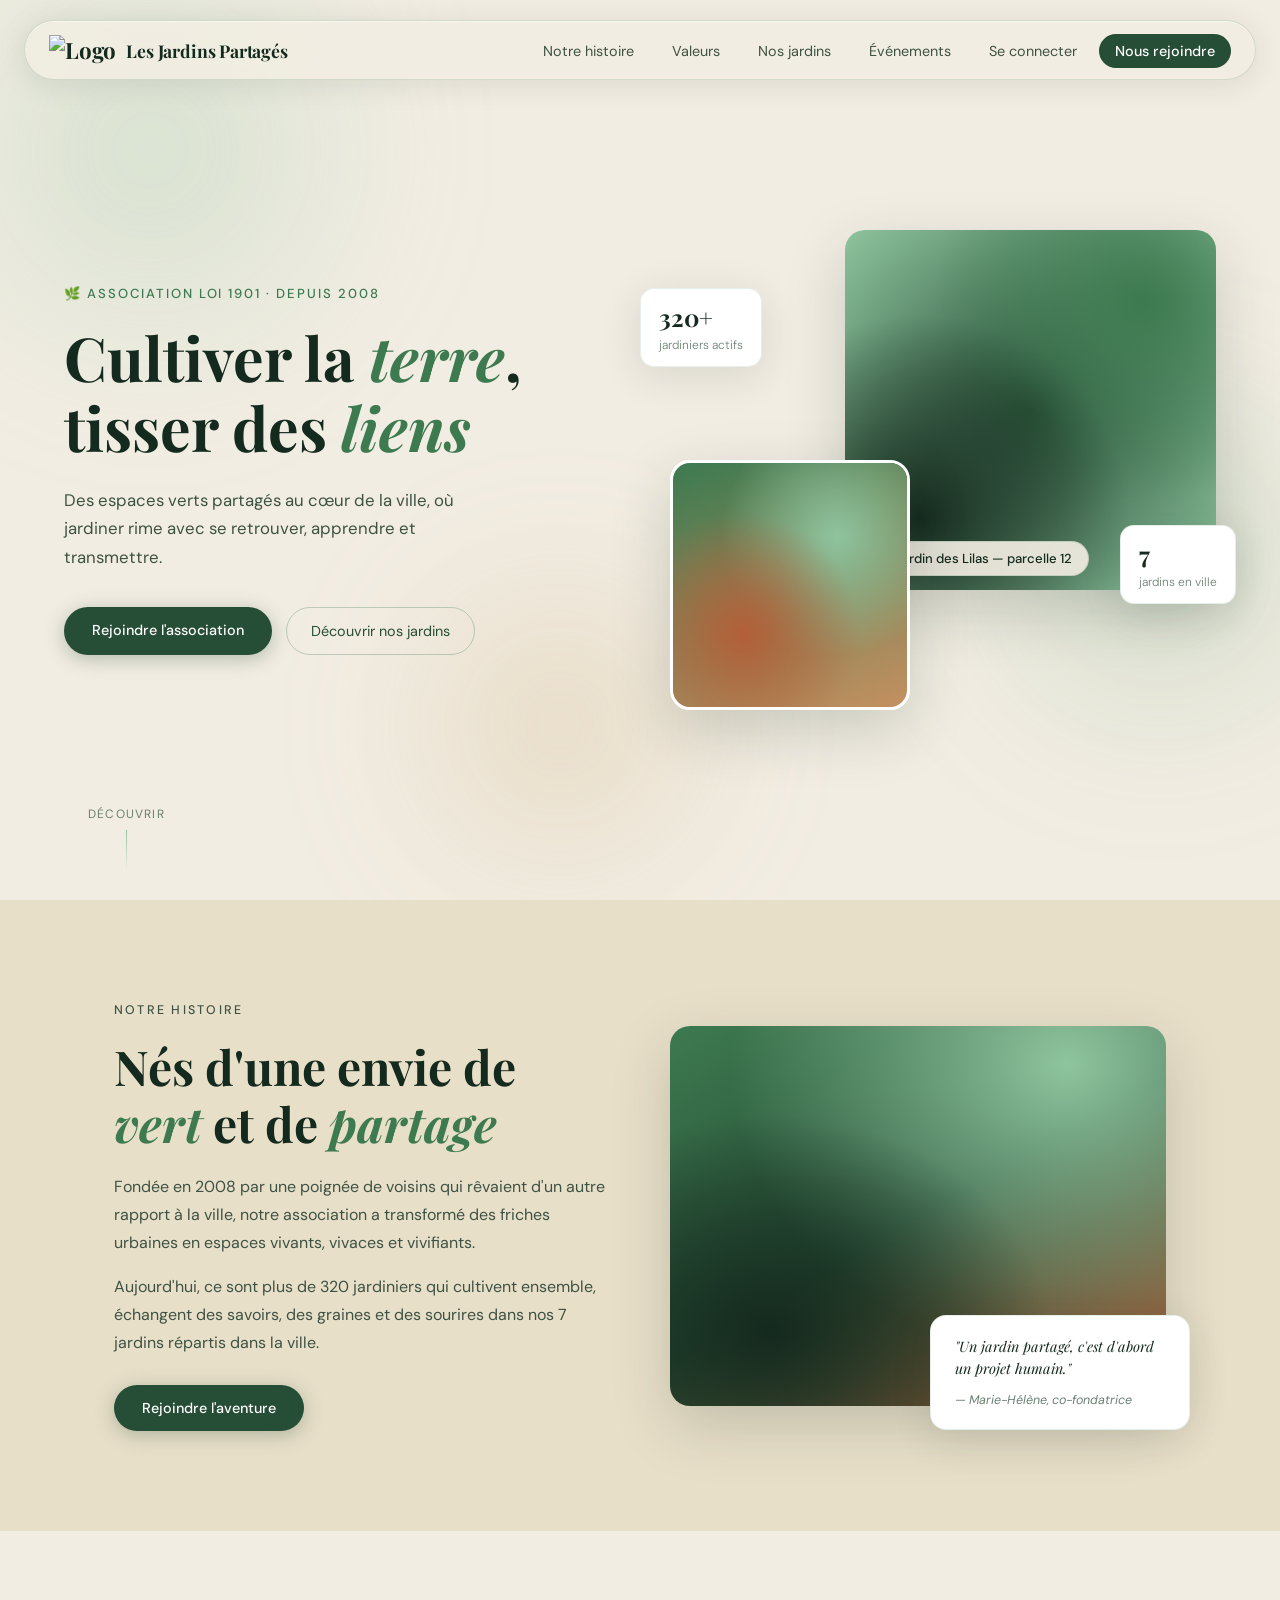
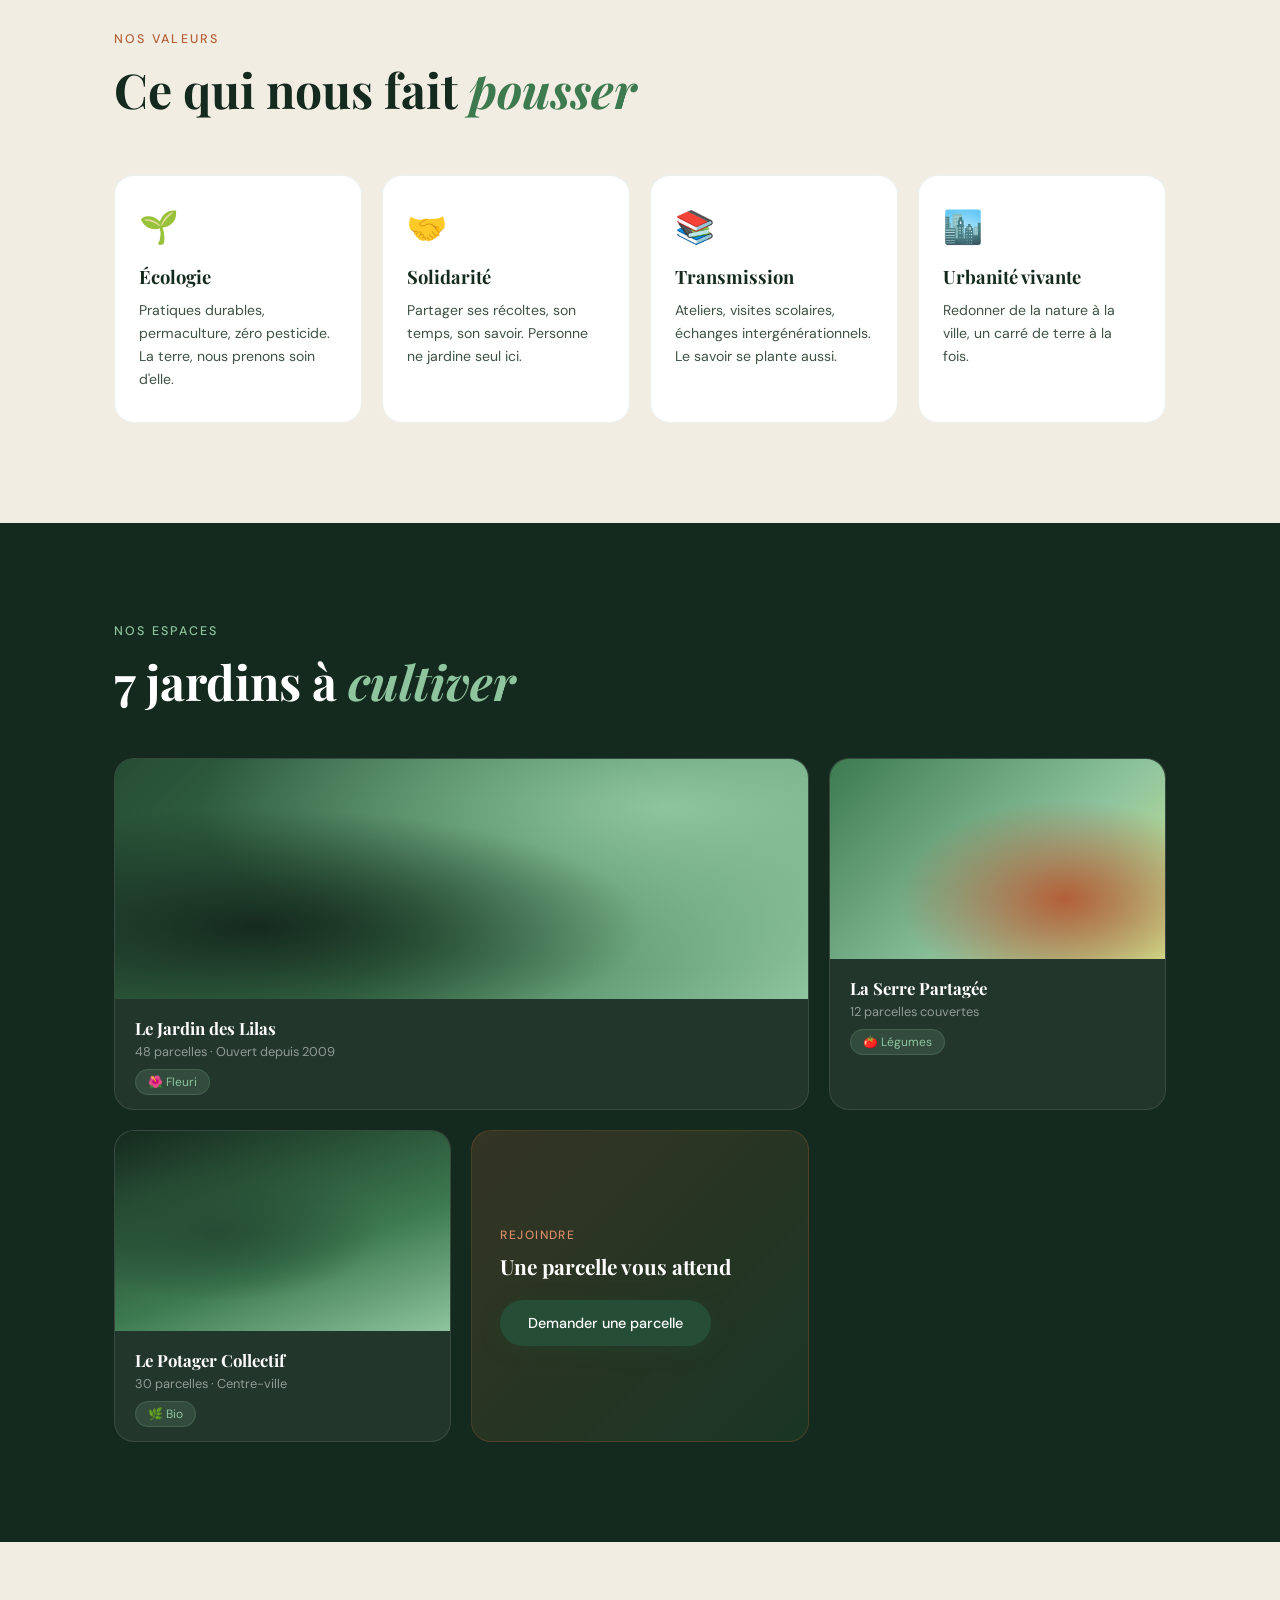
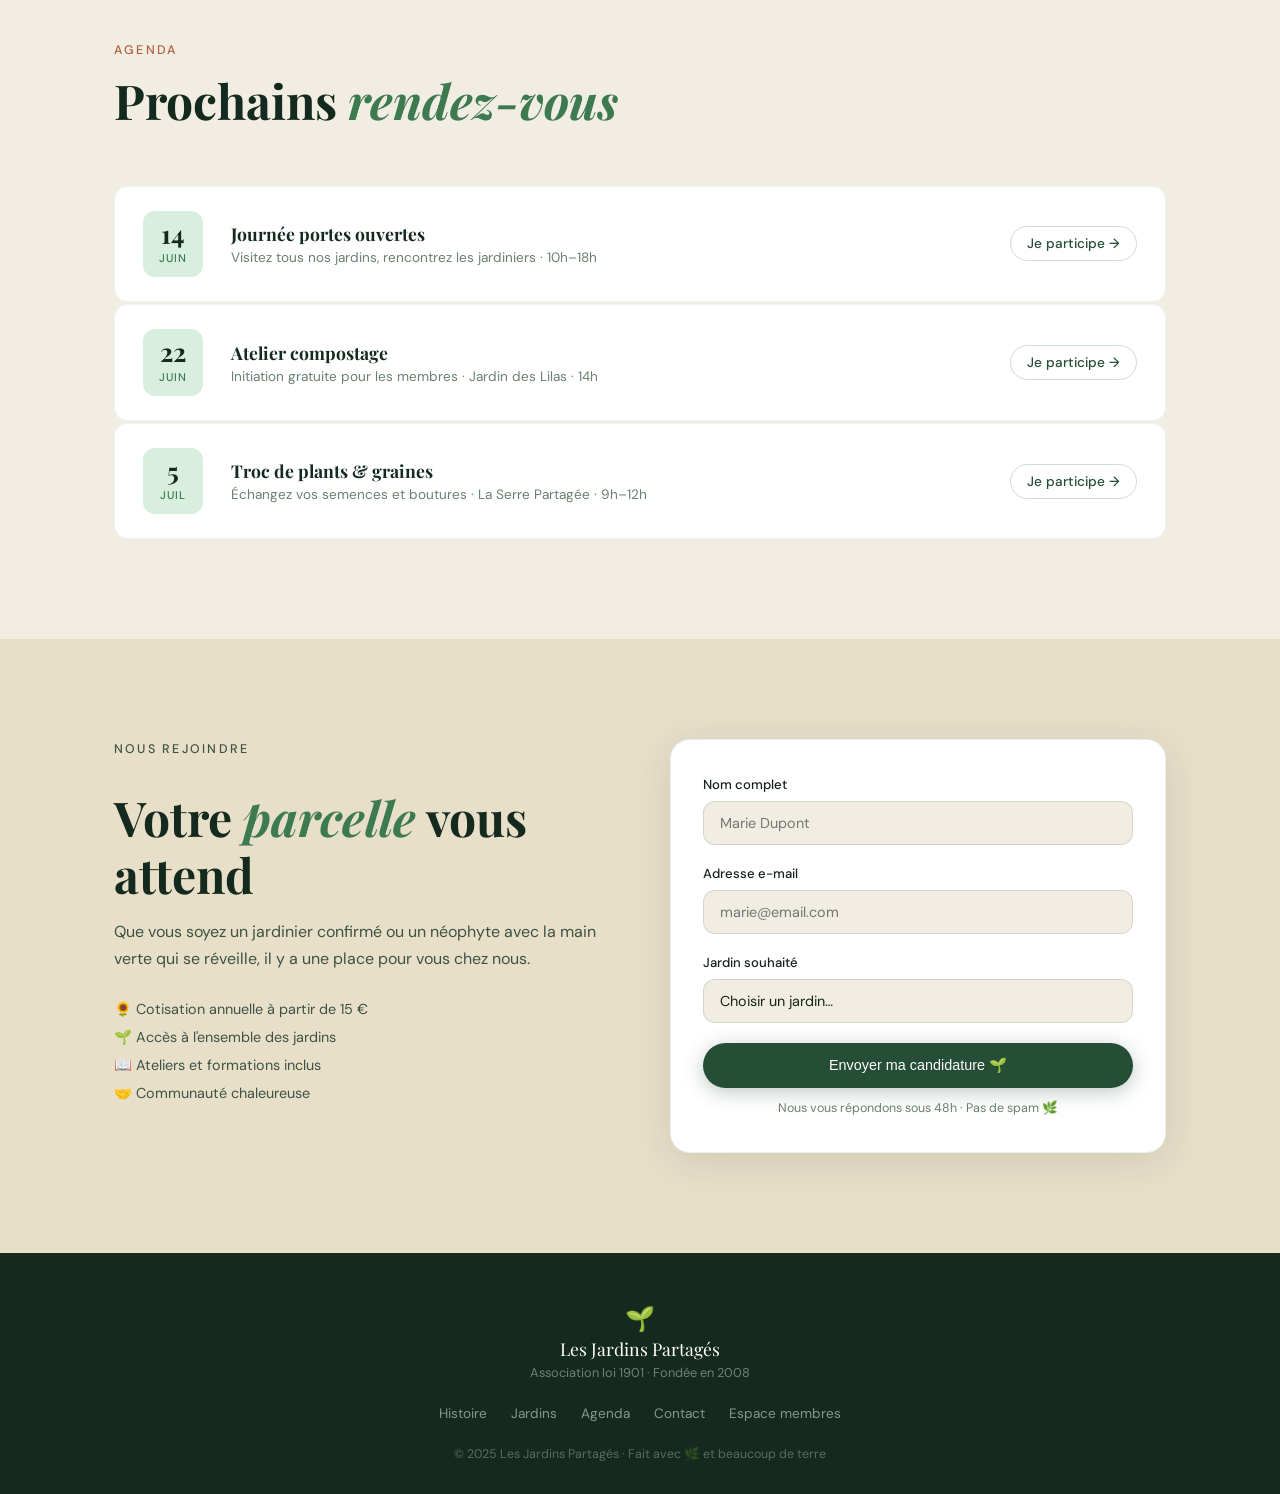
==== index.html @ 41ed52e2 "Add files via upload" ====
<!DOCTYPE html>
<html lang="fr">
<head>
  <meta charset="UTF-8" />
  <meta name="viewport" content="width=device-width, initial-scale=1.0" />
  <title>Les Jardins Partagés — Association</title>
  <link rel="preconnect" href="https://fonts.googleapis.com" />
  <link rel="preconnect" href="https://fonts.gstatic.com" crossorigin />
  <link href="https://fonts.googleapis.com/css2?family=Playfair+Display:ital,wght@0,400;0,700;1,400;1,700&family=DM+Sans:wght@300;400;500&display=swap" rel="stylesheet" />
  <link rel="stylesheet" href="style.css" />
  <link rel="icon" type="image/x-icon" href="/images/logof.png">
</head>
<body>

  <div class="hero-bg" aria-hidden="true">
    <div class="blob blob-1"></div>
    <div class="blob blob-2"></div>
    <div class="blob blob-3"></div>
  </div>

  <div class="navbar-wrap" id="navbar">
    <nav class="navbar">
      <a href="#" class="logo">
        <span class="logo-icon" ><img src="/images/logof.png" alt="Logo"></span>
        Les Jardins Partagés
      </a>
      <ul class="nav-links">
        <li><a href="#about">Notre histoire</a></li>
        <li><a href="#valeurs">Valeurs</a></li>
        <li><a href="#jardins">Nos jardins</a></li>
        <li><a href="#evenements">Événements</a></li>
        <li><a href="/admin.html">Se connecter</a></li>
        <li><a href="#contact" class="nav-cta">Nous rejoindre</a></li>
      </ul>
      <button class="burger" id="burger" aria-label="Menu">
        <span></span><span></span><span></span>
      </button>
    </nav>
  </div>

  <div class="mobile-menu" id="mobileMenu">
    <ul>
      <li><a href="#about">Notre histoire</a></li>
      <li><a href="#valeurs">Valeurs</a></li>
      <li><a href="#jardins">Nos jardins</a></li>
      <li><a href="#evenements">Événements</a></li>
      <li><a href="/admin.html">Se connecter</a></li>
      <li><a href="#contact">Nous rejoindre</a></li>
    </ul>
  </div>

  <section class="hero" id="hero">
    <div class="hero-content">
      <p class="hero-eyebrow reveal-up">🌿 Association loi 1901 · depuis 2008</p>
      <h1 class="hero-title reveal-up delay-1">
        Cultiver la <em>terre</em>,<br>tisser des <em>liens</em>
      </h1>
      <p class="hero-subtitle reveal-up delay-2">
        Des espaces verts partagés au cœur de la ville, où jardiner rime avec se retrouver, apprendre et transmettre.
      </p>
      <div class="hero-actions reveal-up delay-3">
        <a href="#contact" class="btn-primary">Rejoindre l'association</a>
        <a href="#jardins" class="btn-ghost">Découvrir nos jardins</a>
      </div>
    </div>

    <div class="hero-visual">
      <div class="hero-card card-main">
        <div class="card-img card-img-1"></div>
        <div class="card-badge">🌻 Jardin des Lilas — parcelle 12</div>
      </div>
      <div class="hero-card card-secondary">
        <div class="card-img card-img-2"></div>
      </div>
      <div class="hero-stat stat-1">
        <strong>320+</strong>
        <span>jardiniers actifs</span>
      </div>
      <div class="hero-stat stat-2">
        <strong>7</strong>
        <span>jardins en ville</span>
      </div>
    </div>

    <div class="scroll-indicator">
      <span>Découvrir</span>
      <div class="scroll-line"></div>
    </div>
  </section>

  <section class="about section-reveal" id="about">
    <div class="container">
      <div class="about-grid">
        <div class="about-text">
          <p class="section-label">Notre histoire</p>
          <h2>Nés d'une envie de <em>vert</em> et de <em>partage</em></h2>
          <p>Fondée en 2008 par une poignée de voisins qui rêvaient d'un autre rapport à la ville, notre association a transformé des friches urbaines en espaces vivants, vivaces et vivifiants.</p>
          <p>Aujourd'hui, ce sont plus de 320 jardiniers qui cultivent ensemble, échangent des savoirs, des graines et des sourires dans nos 7 jardins répartis dans la ville.</p>
          <a href="#contact" class="btn-primary">Rejoindre l'aventure</a>
        </div>
        <div class="about-img-wrap">
          <div class="about-img"></div>
          <div class="about-quote">
            <blockquote>"Un jardin partagé, c'est d'abord un projet humain."</blockquote>
            <cite>— Marie-Hélène, co-fondatrice</cite>
          </div>
        </div>
      </div>
    </div>
  </section>

  <section class="valeurs section-reveal" id="valeurs">
    <div class="container">
      <div class="section-header">
        <p class="section-label">Nos valeurs</p>
        <h2>Ce qui nous fait <em>pousser</em></h2>
      </div>
      <div class="valeurs-grid">
        <div class="valeur-card">
          <div class="valeur-icon">🌱</div>
          <h3>Écologie</h3>
          <p>Pratiques durables, permaculture, zéro pesticide. La terre, nous prenons soin d'elle.</p>
        </div>
        <div class="valeur-card">
          <div class="valeur-icon">🤝</div>
          <h3>Solidarité</h3>
          <p>Partager ses récoltes, son temps, son savoir. Personne ne jardine seul ici.</p>
        </div>
        <div class="valeur-card">
          <div class="valeur-icon">📚</div>
          <h3>Transmission</h3>
          <p>Ateliers, visites scolaires, échanges intergénérationnels. Le savoir se plante aussi.</p>
        </div>
        <div class="valeur-card">
          <div class="valeur-icon">🏙️</div>
          <h3>Urbanité vivante</h3>
          <p>Redonner de la nature à la ville, un carré de terre à la fois.</p>
        </div>
      </div>
    </div>
  </section>

  <section class="jardins section-reveal" id="jardins">
    <div class="container">
      <div class="section-header">
        <p class="section-label">Nos espaces</p>
        <h2>7 jardins à <em>cultiver</em></h2>
      </div>
      <div class="jardins-grid">
        <div class="jardin-card jardin-big">
          <div class="jardin-img ji-1"></div>
          <div class="jardin-info">
            <h3>Le Jardin des Lilas</h3>
            <p>48 parcelles · Ouvert depuis 2009</p>
            <span class="jardin-tag">🌺 Fleuri</span>
          </div>
        </div>
        <div class="jardin-card">
          <div class="jardin-img ji-2"></div>
          <div class="jardin-info">
            <h3>La Serre Partagée</h3>
            <p>12 parcelles couvertes</p>
            <span class="jardin-tag">🍅 Légumes</span>
          </div>
        </div>
        <div class="jardin-card">
          <div class="jardin-img ji-3"></div>
          <div class="jardin-info">
            <h3>Le Potager Collectif</h3>
            <p>30 parcelles · Centre-ville</p>
            <span class="jardin-tag">🌿 Bio</span>
          </div>
        </div>
        <div class="jardin-card jardin-cta-card">
          <p class="cta-label">Rejoindre</p>
          <h3>Une parcelle vous attend</h3>
          <a href="#contact" class="btn-primary">Demander une parcelle</a>
        </div>
      </div>
    </div>
  </section>

  <section class="evenements section-reveal" id="evenements">
    <div class="container">
      <div class="section-header">
        <p class="section-label">Agenda</p>
        <h2>Prochains <em>rendez-vous</em></h2>
      </div>
      <div class="events-list">
        <div class="event-item">
          <div class="event-date"><strong>14</strong><span>Juin</span></div>
          <div class="event-info">
            <h3>Journée portes ouvertes</h3>
            <p>Visitez tous nos jardins, rencontrez les jardiniers · 10h–18h</p>
          </div>
          <a href="#" class="event-link">Je participe →</a>
        </div>
        <div class="event-item">
          <div class="event-date"><strong>22</strong><span>Juin</span></div>
          <div class="event-info">
            <h3>Atelier compostage</h3>
            <p>Initiation gratuite pour les membres · Jardin des Lilas · 14h</p>
          </div>
          <a href="#" class="event-link">Je participe →</a>
        </div>
        <div class="event-item">
          <div class="event-date"><strong>5</strong><span>Juil</span></div>
          <div class="event-info">
            <h3>Troc de plants & graines</h3>
            <p>Échangez vos semences et boutures · La Serre Partagée · 9h–12h</p>
          </div>
          <a href="#" class="event-link">Je participe →</a>
        </div>
      </div>
    </div>
  </section>

  <section class="contact section-reveal" id="contact">
    <div class="container">
      <div class="contact-inner">
        <div class="contact-text">
          <p class="section-label">Nous rejoindre</p>
          <h2>Votre <em>parcelle</em> vous attend</h2>
          <p>Que vous soyez un jardinier confirmé ou un néophyte avec la main verte qui se réveille, il y a une place pour vous chez nous.</p>
          <ul class="contact-perks">
            <li>🌻 Cotisation annuelle à partir de 15 €</li>
            <li>🌱 Accès à l'ensemble des jardins</li>
            <li>📖 Ateliers et formations inclus</li>
            <li>🤝 Communauté chaleureuse</li>
          </ul>
        </div>
        <div class="contact-form">
          <div class="form-group">
            <label for="nom">Nom complet</label>
            <input type="text" id="nom" placeholder="Marie Dupont" />
          </div>
          <div class="form-group">
            <label for="email">Adresse e-mail</label>
            <input type="email" id="email" placeholder="marie@email.com" />
          </div>
          <div class="form-group">
            <label for="jardin">Jardin souhaité</label>
            <select id="jardin">
              <option value="">Choisir un jardin…</option>
              <option>Jardin des Lilas</option>
              <option>La Serre Partagée</option>
              <option>Le Potager Collectif</option>
              <option>Peu importe, je découvre</option>
            </select>
          </div>
          <button class="btn-primary btn-full" type="button">Envoyer ma candidature 🌱</button>
          <p class="form-note">Nous vous répondons sous 48h · Pas de spam 🌿</p>
        </div>
      </div>
    </div>
  </section>

  <footer class="footer">
    <div class="container">
      <div class="footer-inner">
        <div class="footer-brand">
          <span class="logo-icon">🌱</span>
          Les Jardins Partagés
          <p>Association loi 1901 · Fondée en 2008</p>
        </div>
        <nav class="footer-links">
          <a href="#about">Histoire</a>
          <a href="#jardins">Jardins</a>
          <a href="#evenements">Agenda</a>
          <a href="#contact">Contact</a>
          <a href="admin.html">Espace membres</a>
        </nav>
        <p class="footer-copy">© 2025 Les Jardins Partagés · Fait avec 🌿 et beaucoup de terre</p>
      </div>
    </div>
  </footer>

  <script src="script.js"></script>
</body>
</html>
---- style.css ----
/* ===========================
   RESET & VARIABLES
   =========================== */
*, *::before, *::after { box-sizing: border-box; margin: 0; padding: 0; }

:root {
  --green-deep:   #152a1e;
  --green-mid:    #264d35;
  --green-light:  #3d7a50;
  --green-pale:   #8ec49e;
  --green-wash:   #d8eedf;
  --cream:        #f2ede3;
  --sand:         #e8dfc9;
  --terracotta:   #b35f38;
  --terra-light:  #d98a68;
  --text-dark:    #16231a;
  --text-mid:     #3e5244;
  --text-light:   #6b8070;

  --nav-h: 60px;
  --radius-pill: 999px;
  --radius-card: 20px;
  --shadow-soft: 0 8px 40px rgba(21,42,30,.12);
  --shadow-card: 0 20px 60px rgba(21,42,30,.18);

  --ease-out: cubic-bezier(.22,.61,.36,1);
  --ease-spring: cubic-bezier(.34,1.56,.64,1);
}

html { scroll-behavior: smooth; }

body {
  font-family: 'DM Sans', sans-serif;
  background: var(--cream);
  color: var(--text-dark);
  overflow-x: hidden;
}

/* ===========================
   NAVBAR
   =========================== */
.navbar-wrap {
  position: fixed;
  top: 20px;
  left: 50%;
  transform: translateX(-50%);
  width: calc(100% - 48px);
  max-width: 1500px;
  z-index: 1000;
  transition: top .4s var(--ease-out);
}

/* .navbar-wrap.scrolled { top: 10px; } */

.navbar {
  display: flex;
  align-items: center;
  justify-content: space-between;
  padding: 0 24px;
  height: var(--nav-h);
  background: rgba(242,237,227,.88);
  backdrop-filter: blur(18px) saturate(160%);
  -webkit-backdrop-filter: blur(18px) saturate(160%);
  border-radius: var(--radius-pill);
  border: 1.5px solid rgba(61,122,80,.18);
  box-shadow: 0 4px 30px rgba(21,42,30,.10), 0 1px 0 rgba(255,255,255,.6) inset;
  transition: background .3s, box-shadow .3s;
}

.navbar-wrap.scrolled .navbar {
  background: rgba(242,237,227,.97);
  box-shadow: 0 8px 40px rgba(21,42,30,.18);
}

.logo {
  display: flex;
  align-items: center;
  gap: 10px;
  font-family: 'Playfair Display', serif;
  font-weight: 700;
  font-size: 1.1rem;
  color: var(--green-deep);
  text-decoration: none;
  letter-spacing: -.01em;
  height: 70%;
}

.logo-icon img {
  height: 100%;
  max-height: 40px;
  width: auto;
  display: block;
}

.logo-icon { font-size: 1.4rem; }

.nav-links {
  display: flex;
  align-items: center;
  gap: 6px;
  list-style: none;
}

.nav-links a {
  text-decoration: none;
  color: var(--text-mid);
  font-size: .9rem;
  font-weight: 400;
  padding: 8px 16px;
  border-radius: var(--radius-pill);
  transition: background .2s, color .2s;
}

.nav-links a:hover {
  background: var(--green-wash);
  color: var(--green-mid);
}

.nav-cta {
  background: var(--green-mid) !important;
  color: #fff !important;
  font-weight: 500 !important;
}

.nav-cta:hover { background: var(--green-deep) !important; }

.burger {
  display: none;
  flex-direction: column;
  gap: 5px;
  background: none;
  border: none;
  cursor: pointer;
  padding: 6px;
}

.burger span {
  display: block;
  width: 22px;
  height: 2px;
  background: var(--green-deep);
  border-radius: 4px;
  transition: transform .3s, opacity .3s;
}

.mobile-menu {
  position: fixed;
  top: 108px;
  left: 24px;
  right: 24px;
  background: rgba(242,237,227,.97);
  backdrop-filter: blur(18px);
  border-radius: 20px;
  border: 1.5px solid rgba(61,122,80,.18);
  box-shadow: var(--shadow-card);
  z-index: 999;
  padding: 16px;
  display: none;
  transform: translateY(-10px);
  opacity: 0;
  transition: transform .3s var(--ease-out), opacity .3s;
}

.mobile-menu.open {
  display: block;
  transform: translateY(0);
  opacity: 1;
}

.mobile-menu ul { list-style: none; }

.mobile-menu ul li a {
  display: block;
  padding: 14px 16px;
  color: var(--text-dark);
  text-decoration: none;
  font-size: 1.05rem;
  border-radius: 12px;
  transition: background .2s;
}

.mobile-menu ul li a:hover { background: var(--green-wash); }

/* ===========================
   HERO
   =========================== */
.hero {
  min-height: 100vh;
  padding-top: calc(var(--nav-h) + 60px);
  padding-bottom: 80px;
  padding-left: 24px;
  padding-right: 24px;
  display: grid;
  grid-template-columns: 1fr 1fr;
  align-items: center;
  gap: 60px;
  max-width: 1200px;
  margin: 0 auto;
  position: relative;
}

.hero-bg {
  position: fixed;
  inset: 0;
  pointer-events: none;
  z-index: -1;
  overflow: hidden;
}

.blob {
  position: absolute;
  border-radius: 50%;
  filter: blur(80px);
  opacity: .35;
  animation: blobFloat 12s ease-in-out infinite alternate;
}

.blob-1 {
  width: 500px; height: 500px;
  background: radial-gradient(circle, #8ec49e 0%, transparent 70%);
  top: -100px; left: -100px;
}

.blob-2 {
  width: 400px; height: 400px;
  background: radial-gradient(circle, #6ea87e 0%, transparent 70%);
  top: 40%; right: -80px;
  animation-delay: -4s;
}

.blob-3 {
  width: 350px; height: 350px;
  background: radial-gradient(circle, #c4a060 0%, transparent 70%);
  bottom: 0; left: 30%;
  animation-delay: -7s;
}

@keyframes blobFloat {
  0%   { transform: translate(0, 0) scale(1); }
  100% { transform: translate(30px, -40px) scale(1.08); }
}

.hero-content { z-index: 1; }

.hero-eyebrow {
  font-size: .82rem;
  font-weight: 500;
  letter-spacing: .15em;
  text-transform: uppercase;
  color: var(--green-light);
  margin-bottom: 20px;
}

.hero-title {
  font-family: 'Playfair Display', serif;
  font-size: clamp(2.4rem, 5vw, 3.8rem);
  line-height: 1.15;
  color: var(--green-deep);
  margin-bottom: 24px;
}

.hero-title em {
  font-style: italic;
  color: var(--green-light);
}

.hero-subtitle {
  font-size: 1.05rem;
  color: var(--text-mid);
  line-height: 1.7;
  max-width: 420px;
  margin-bottom: 36px;
}

.hero-actions {
  display: flex;
  gap: 14px;
  flex-wrap: wrap;
}

.hero-visual {
  position: relative;
  height: 480px;
  z-index: 1;
}

.hero-card {
  position: absolute;
  border-radius: var(--radius-card);
  overflow: hidden;
  box-shadow: var(--shadow-card);
  transition: transform .4s var(--ease-spring);
}

.hero-card:hover { transform: scale(1.02) rotate(-0.5deg); }

.card-main { width: 68%; height: 75%; top: 0; right: 0; }
.card-secondary { width: 44%; height: 52%; bottom: 0; left: 0; border: 3px solid #fff; }

.card-img { width: 100%; height: 100%; background-size: cover; background-position: center; }

.card-img-1 {
  background:
    radial-gradient(ellipse at 20% 80%, #152a1e 0%, transparent 50%),
    radial-gradient(ellipse at 80% 20%, #3d7a50 0%, transparent 50%),
    radial-gradient(ellipse at 50% 50%, #264d35 0%, #8ec49e 100%);
}

.card-img-2 {
  background:
    radial-gradient(ellipse at 30% 70%, #b35f38 0%, transparent 50%),
    radial-gradient(ellipse at 70% 30%, #8ec49e 0%, transparent 50%),
    linear-gradient(160deg, #3d7a50, #c49060);
}

.card-badge {
  position: absolute;
  bottom: 14px;
  left: 14px;
  background: rgba(242,237,227,.92);
  backdrop-filter: blur(10px);
  border-radius: var(--radius-pill);
  padding: 8px 16px;
  font-size: .82rem;
  font-weight: 500;
  color: var(--green-deep);
  border: 1px solid rgba(61,122,80,.2);
}

.hero-stat {
  position: absolute;
  background: white;
  border-radius: 14px;
  padding: 12px 18px;
  box-shadow: var(--shadow-soft);
  border: 1px solid rgba(61,122,80,.12);
  animation: statFloat 6s ease-in-out infinite alternate;
}

.hero-stat strong {
  display: block;
  font-family: 'Playfair Display', serif;
  font-size: 1.5rem;
  color: var(--green-deep);
}

.hero-stat span {
  font-size: .75rem;
  color: var(--text-light);
  font-weight: 300;
}

.stat-1 { top: 12%; left: -30px; animation-delay: 0s; }
.stat-2 { bottom: 22%; right: -20px; animation-delay: -3s; }

@keyframes statFloat {
  0%   { transform: translateY(0); }
  100% { transform: translateY(-10px); }
}

.scroll-indicator {
  position: absolute;
  bottom: 30px;
  left: 24px;
  display: flex;
  flex-direction: column;
  align-items: center;
  gap: 8px;
  color: var(--text-light);
  font-size: .75rem;
  letter-spacing: .1em;
  text-transform: uppercase;
  grid-column: 1 / -1;
}

.scroll-line {
  width: 1px;
  height: 40px;
  background: linear-gradient(to bottom, var(--green-pale), transparent);
  animation: scrollPulse 2s ease-in-out infinite;
}

@keyframes scrollPulse {
  0%, 100% { opacity: .4; transform: scaleY(1); }
  50%       { opacity: 1; transform: scaleY(1.2); }
}

/* ===========================
   BUTTONS
   =========================== */
.btn-primary {
  display: inline-block;
  background: var(--green-mid);
  color: #fff;
  padding: 14px 28px;
  border-radius: var(--radius-pill);
  text-decoration: none;
  font-size: .9rem;
  font-weight: 500;
  border: none;
  cursor: pointer;
  transition: background .25s, transform .2s var(--ease-spring), box-shadow .25s;
  box-shadow: 0 4px 20px rgba(38,77,53,.3);
}

.btn-primary:hover {
  background: var(--green-deep);
  transform: translateY(-2px);
  box-shadow: 0 8px 30px rgba(38,77,53,.35);
}

.btn-ghost {
  display: inline-block;
  color: var(--green-mid);
  padding: 14px 24px;
  border-radius: var(--radius-pill);
  text-decoration: none;
  font-size: .9rem;
  font-weight: 400;
  border: 1.5px solid rgba(61,122,80,.3);
  transition: background .2s, border-color .2s, transform .2s var(--ease-spring);
}

.btn-ghost:hover {
  background: var(--green-wash);
  border-color: var(--green-pale);
  transform: translateY(-2px);
}

.btn-full { width: 100%; text-align: center; }

/* ===========================
   SECTIONS SHARED
   =========================== */
.container {
  max-width: 1100px;
  margin: 0 auto;
  padding: 0 24px;
}

section:not(.hero) { padding: 100px 0; }

.section-label {
  font-size: .78rem;
  font-weight: 500;
  letter-spacing: .18em;
  text-transform: uppercase;
  color: var(--terracotta);
  margin-bottom: 14px;
}

.section-header { margin-bottom: 56px; }

.section-header h2,
.about-text h2,
.contact-text h2 {
  font-family: 'Playfair Display', serif;
  font-size: clamp(2rem, 4vw, 3rem);
  line-height: 1.2;
  color: var(--green-deep);
}

.section-header h2 em,
.about-text h2 em,
.contact-text h2 em,
.hero-title em { color: var(--green-light); font-style: italic; }

/* ===========================
   SCROLL REVEAL
   =========================== */
.reveal-up {
  opacity: 0;
  transform: translateY(36px);
  animation: revealUp .8s var(--ease-out) forwards;
}

.delay-1 { animation-delay: .15s; }
.delay-2 { animation-delay: .3s; }
.delay-3 { animation-delay: .45s; }

@keyframes revealUp {
  to { opacity: 1; transform: translateY(0); }
}

.section-reveal {
  opacity: 0;
  transform: translateY(50px);
  transition: opacity .9s var(--ease-out), transform .9s var(--ease-out);
}

.section-reveal.visible {
  opacity: 1;
  transform: translateY(0);
}

.section-reveal.visible .valeur-card,
.section-reveal.visible .jardin-card,
.section-reveal.visible .event-item {
  opacity: 1;
  transform: translateY(0);
}

.valeur-card, .jardin-card, .event-item {
  opacity: 0;
  transform: translateY(30px);
  transition: opacity .6s var(--ease-out), transform .6s var(--ease-out);
}

.section-reveal.visible .valeur-card:nth-child(1) { transition-delay: .1s; }
.section-reveal.visible .valeur-card:nth-child(2) { transition-delay: .2s; }
.section-reveal.visible .valeur-card:nth-child(3) { transition-delay: .3s; }
.section-reveal.visible .valeur-card:nth-child(4) { transition-delay: .4s; }
.section-reveal.visible .jardin-card:nth-child(1) { transition-delay: .05s; }
.section-reveal.visible .jardin-card:nth-child(2) { transition-delay: .15s; }
.section-reveal.visible .jardin-card:nth-child(3) { transition-delay: .25s; }
.section-reveal.visible .jardin-card:nth-child(4) { transition-delay: .35s; }
.section-reveal.visible .event-item:nth-child(1) { transition-delay: .1s; }
.section-reveal.visible .event-item:nth-child(2) { transition-delay: .2s; }
.section-reveal.visible .event-item:nth-child(3) { transition-delay: .3s; }

/* ===========================
   ABOUT
   =========================== */
.about { background: var(--sand); }

.about-grid {
  display: grid;
  grid-template-columns: 1fr 1fr;
  gap: 60px;
  align-items: center;
}

.about-text h2 { margin-bottom: 20px; }
.about-text p { color: var(--text-mid); line-height: 1.75; margin-bottom: 16px; }
.about-text .btn-primary { margin-top: 12px; }

.about-img-wrap { position: relative; }

.about-img {
  width: 100%;
  height: 380px;
  border-radius: var(--radius-card);
  background:
    radial-gradient(ellipse at 20% 80%, #152a1e 0%, transparent 50%),
    radial-gradient(ellipse at 80% 10%, #8ec49e 0%, transparent 60%),
    linear-gradient(150deg, #3d7a50 0%, #264d35 50%, #b35f38 100%);
  box-shadow: var(--shadow-card);
}

.about-quote {
  position: absolute;
  bottom: -24px;
  right: -24px;
  background: white;
  border-radius: 16px;
  padding: 20px 24px;
  max-width: 260px;
  box-shadow: var(--shadow-soft);
  border: 1px solid rgba(61,122,80,.12);
}

.about-quote blockquote {
  font-family: 'Playfair Display', serif;
  font-style: italic;
  font-size: .9rem;
  color: var(--green-deep);
  line-height: 1.5;
  margin-bottom: 8px;
}

.about-quote cite { font-size: .78rem; color: var(--text-light); }

/* ===========================
   VALEURS
   =========================== */
.valeurs { background: var(--cream); }

.valeurs-grid {
  display: grid;
  grid-template-columns: repeat(4, 1fr);
  gap: 20px;
}

.valeur-card {
  background: white;
  border-radius: var(--radius-card);
  padding: 30px 24px;
  border: 1.5px solid rgba(61,122,80,.1);
  transition: transform .3s var(--ease-spring), box-shadow .3s, border-color .3s, opacity .6s;
}

.valeur-card:hover {
  transform: translateY(-6px) !important;
  box-shadow: var(--shadow-card);
  border-color: var(--green-pale);
}

.valeur-icon { font-size: 2rem; margin-bottom: 16px; }

.valeur-card h3 {
  font-family: 'Playfair Display', serif;
  font-size: 1.15rem;
  color: var(--green-deep);
  margin-bottom: 10px;
}

.valeur-card p { font-size: .88rem; color: var(--text-mid); line-height: 1.65; }

/* ===========================
   JARDINS
   =========================== */
.jardins { background: var(--green-deep); }
.jardins .section-label { color: var(--green-pale); }

.jardins h2 {
  font-family: 'Playfair Display', serif;
  font-size: clamp(2rem, 4vw, 3rem);
  line-height: 1.2;
  color: white;
}

.jardins h2 em { color: var(--green-pale); }
.jardins .section-header { margin-bottom: 48px; }

.jardins-grid {
  display: grid;
  grid-template-columns: repeat(3, 1fr);
  gap: 20px;
}

.jardin-big { grid-column: span 2; }

.jardin-card {
  border-radius: var(--radius-card);
  overflow: hidden;
  background: rgba(255,255,255,.06);
  border: 1px solid rgba(255,255,255,.1);
  transition: transform .3s var(--ease-spring), border-color .3s;
}

.jardin-card:hover {
  transform: translateY(-4px) !important;
  border-color: rgba(142,196,158,.4);
}

.jardin-img { height: 200px; background-size: cover; background-position: center; }
.jardin-big .jardin-img { height: 240px; }

.ji-1 {
  background:
    radial-gradient(ellipse at 20% 70%, #152a1e 0%, transparent 50%),
    radial-gradient(ellipse at 80% 20%, #8ec49e 0%, transparent 60%),
    linear-gradient(135deg, #264d35, #3d7a50 50%, #8ec49e);
}

.ji-2 {
  background:
    radial-gradient(ellipse at 70% 70%, #b35f38 0%, transparent 50%),
    linear-gradient(135deg, #3d7a50, #8ec49e 60%, #d4e890);
}

.ji-3 {
  background:
    radial-gradient(ellipse at 30% 50%, #264d35 0%, transparent 50%),
    linear-gradient(160deg, #152a1e 0%, #3d7a50 60%, #8ec49e);
}

.jardin-info { padding: 18px 20px; }

.jardin-info h3 {
  font-family: 'Playfair Display', serif;
  font-size: 1.05rem;
  color: white;
  margin-bottom: 4px;
}

.jardin-info p { font-size: .8rem; color: rgba(255,255,255,.5); margin-bottom: 10px; }

.jardin-tag {
  font-size: .75rem;
  background: rgba(142,196,158,.15);
  color: var(--green-pale);
  padding: 4px 12px;
  border-radius: var(--radius-pill);
  border: 1px solid rgba(142,196,158,.2);
}

.jardin-cta-card {
  display: flex;
  flex-direction: column;
  justify-content: center;
  align-items: flex-start;
  padding: 32px 28px;
  background: linear-gradient(135deg, rgba(179,95,56,.2), rgba(61,122,80,.15));
  border: 1px solid rgba(179,95,56,.25);
}

.cta-label {
  font-size: .75rem;
  font-weight: 500;
  letter-spacing: .12em;
  text-transform: uppercase;
  color: var(--terra-light);
  margin-bottom: 10px;
}

.jardin-cta-card h3 {
  font-family: 'Playfair Display', serif;
  font-size: 1.3rem;
  color: white;
  margin-bottom: 20px;
  line-height: 1.3;
}

/* ===========================
   ÉVÉNEMENTS
   =========================== */
.evenements { background: var(--cream); }

.events-list {
  display: flex;
  flex-direction: column;
  gap: 2px;
}

.event-item {
  display: flex;
  align-items: center;
  gap: 28px;
  padding: 24px 28px;
  background: white;
  border-radius: 14px;
  border: 1.5px solid rgba(61,122,80,.08);
  transition: transform .2s var(--ease-spring), box-shadow .2s, border-color .2s, opacity .6s;
  cursor: default;
}

.event-item:hover {
  transform: translateX(6px) !important;
  box-shadow: var(--shadow-soft);
  border-color: var(--green-pale);
}

.event-date {
  min-width: 60px;
  text-align: center;
  padding: 10px 16px;
  background: var(--green-wash);
  border-radius: 12px;
}

.event-date strong {
  display: block;
  font-family: 'Playfair Display', serif;
  font-size: 1.6rem;
  color: var(--green-deep);
  line-height: 1;
}

.event-date span {
  font-size: .7rem;
  text-transform: uppercase;
  letter-spacing: .1em;
  color: var(--green-light);
  font-weight: 500;
}

.event-info { flex: 1; }

.event-info h3 {
  font-family: 'Playfair Display', serif;
  font-size: 1.1rem;
  color: var(--green-deep);
  margin-bottom: 4px;
}

.event-info p { font-size: .85rem; color: var(--text-light); }

.event-link {
  color: var(--green-mid);
  text-decoration: none;
  font-size: .85rem;
  font-weight: 500;
  white-space: nowrap;
  padding: 8px 16px;
  border-radius: var(--radius-pill);
  border: 1.5px solid rgba(61,122,80,.25);
  transition: background .2s, color .2s;
}

.event-link:hover { background: var(--green-mid); color: white; }

/* ===========================
   CONTACT
   =========================== */
.contact { background: var(--sand); }

.contact-inner {
  display: grid;
  grid-template-columns: 1fr 1fr;
  gap: 60px;
  align-items: start;
}

.contact-text h2 { margin-bottom: 14px; }
.contact-text > p { color: var(--text-mid); margin-bottom: 28px; line-height: 1.7; }

.contact-perks {
  list-style: none;
  display: flex;
  flex-direction: column;
  gap: 10px;
}

.contact-perks li { font-size: .9rem; color: var(--text-mid); }

.contact-form {
  background: white;
  border-radius: var(--radius-card);
  padding: 36px 32px;
  box-shadow: var(--shadow-soft);
  border: 1.5px solid rgba(61,122,80,.1);
}

.form-group { margin-bottom: 20px; }

.form-group label {
  display: block;
  font-size: .82rem;
  font-weight: 500;
  color: var(--text-dark);
  margin-bottom: 8px;
}

.form-group input,
.form-group select {
  width: 100%;
  padding: 12px 16px;
  border-radius: 12px;
  border: 1.5px solid rgba(61,122,80,.18);
  background: var(--cream);
  font-family: 'DM Sans', sans-serif;
  font-size: .9rem;
  color: var(--text-dark);
  outline: none;
  transition: border-color .2s, box-shadow .2s;
  appearance: none;
}

.form-group input:focus,
.form-group select:focus {
  border-color: var(--green-light);
  box-shadow: 0 0 0 3px rgba(61,122,80,.12);
}

.form-note {
  text-align: center;
  font-size: .78rem;
  color: var(--text-light);
  margin-top: 12px;
}

/* ===========================
   FOOTER
   =========================== */
.footer {
  background: var(--green-deep);
  padding: 48px 0 32px;
}

.footer-inner {
  display: flex;
  flex-direction: column;
  align-items: center;
  gap: 24px;
  text-align: center;
}

.footer-brand {
  display: flex;
  flex-direction: column;
  align-items: center;
  gap: 4px;
  font-family: 'Playfair Display', serif;
  font-size: 1.1rem;
  color: white;
}

.footer-brand .logo-icon { font-size: 1.5rem; }
.footer-brand p { font-size: .8rem; color: rgba(255,255,255,.4); font-family: 'DM Sans', sans-serif; }

.footer-links { display: flex; gap: 24px; }

.footer-links a {
  text-decoration: none;
  font-size: .85rem;
  color: rgba(255,255,255,.5);
  transition: color .2s;
}

.footer-links a:hover { color: var(--green-pale); }

.footer-copy { font-size: .78rem; color: rgba(255,255,255,.3); }

/* ===========================
   RESPONSIVE
   =========================== */
@media (max-width: 900px) {
  .hero {
    grid-template-columns: 1fr;
    text-align: center;
    padding-top: calc(var(--nav-h) + 40px);
    gap: 40px;
  }

  .hero-subtitle { max-width: 100%; }
  .hero-actions { justify-content: center; }
  .scroll-indicator { display: none; }
  .hero-visual { height: 320px; order: -1; }

  .about-grid,
  .contact-inner { grid-template-columns: 1fr; gap: 40px; }

  .about-quote { right: 0; }
  .valeurs-grid { grid-template-columns: repeat(2, 1fr); }
  .jardins-grid { grid-template-columns: 1fr; }
  .jardin-big { grid-column: span 1; }
  .nav-links { display: none; }
  .burger { display: flex; }
}

@media (max-width: 560px) {
  .navbar-wrap { width: calc(100% - 24px); }
  .valeurs-grid { grid-template-columns: 1fr; }
  .event-item { flex-wrap: wrap; gap: 16px; }
  .event-link { width: 100%; text-align: center; }
  .contact-form { padding: 24px 20px; }
  .stat-1, .stat-2 { display: none; }
}
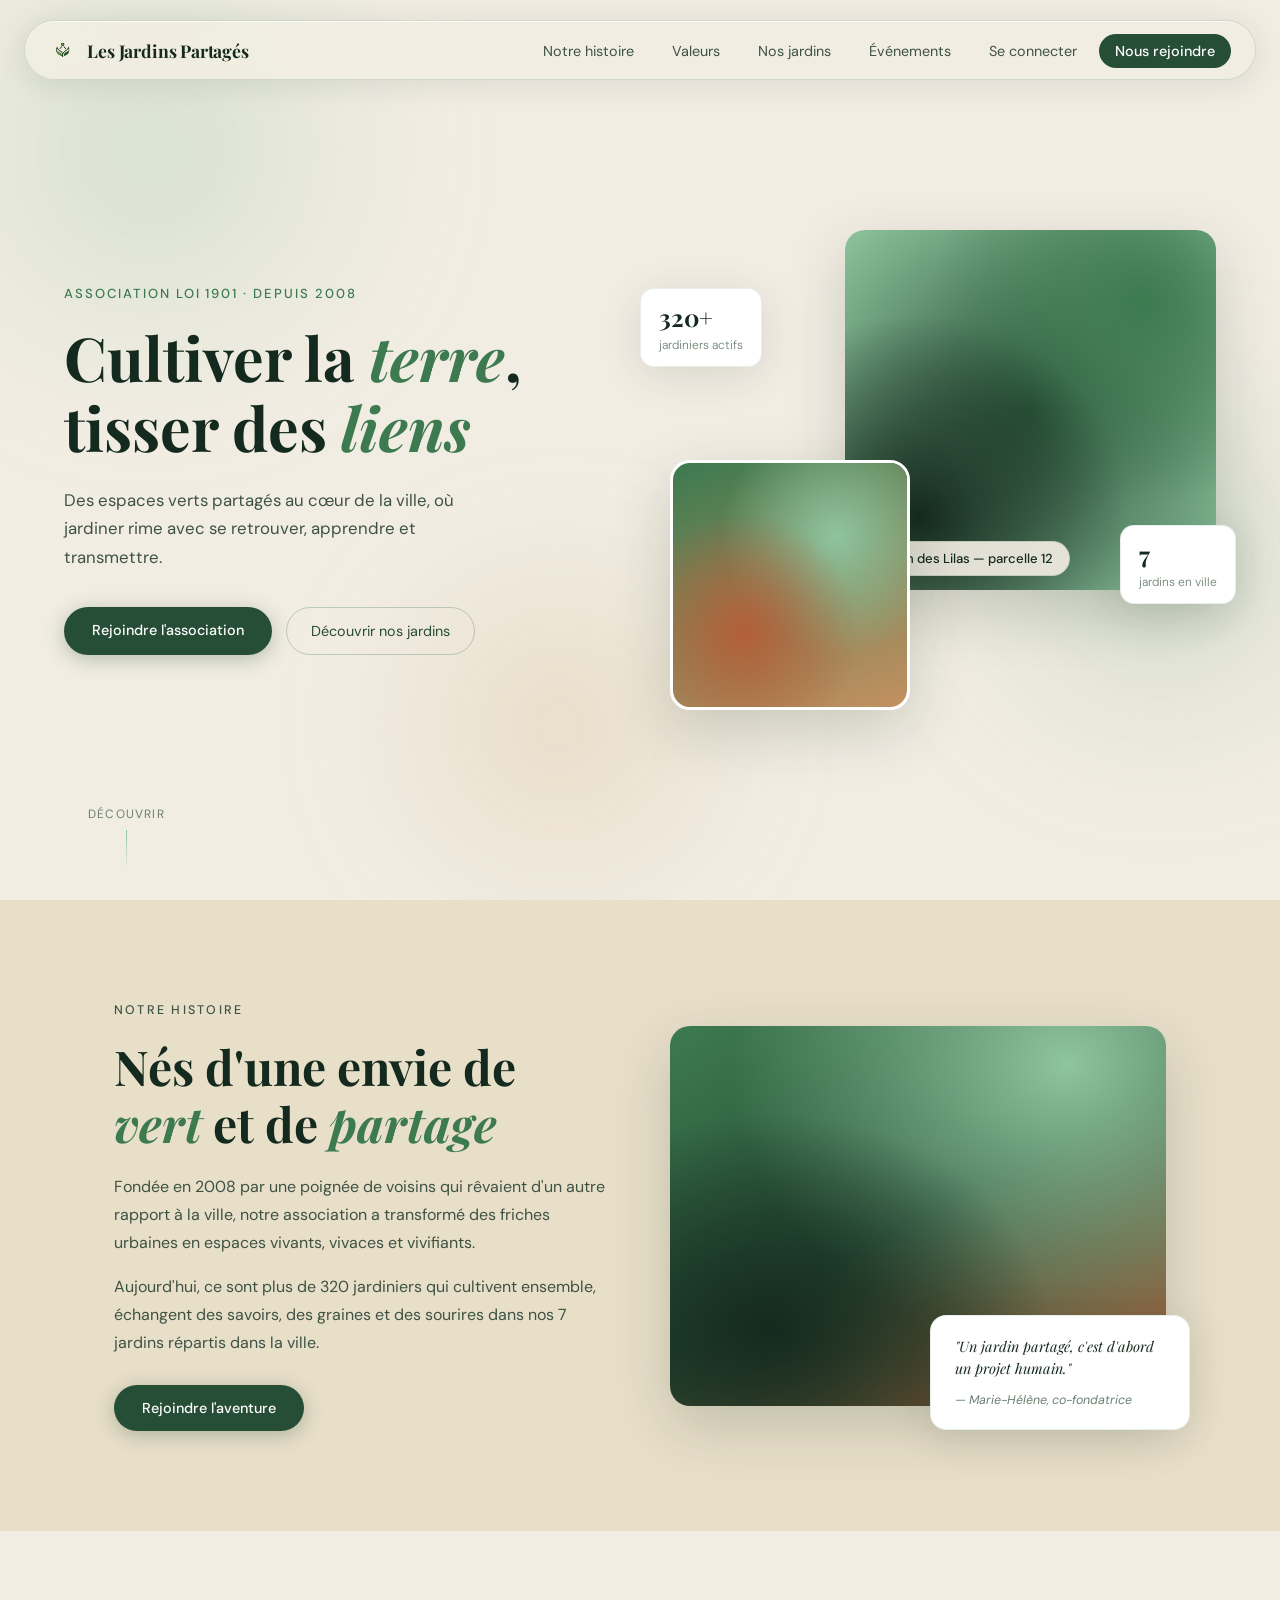
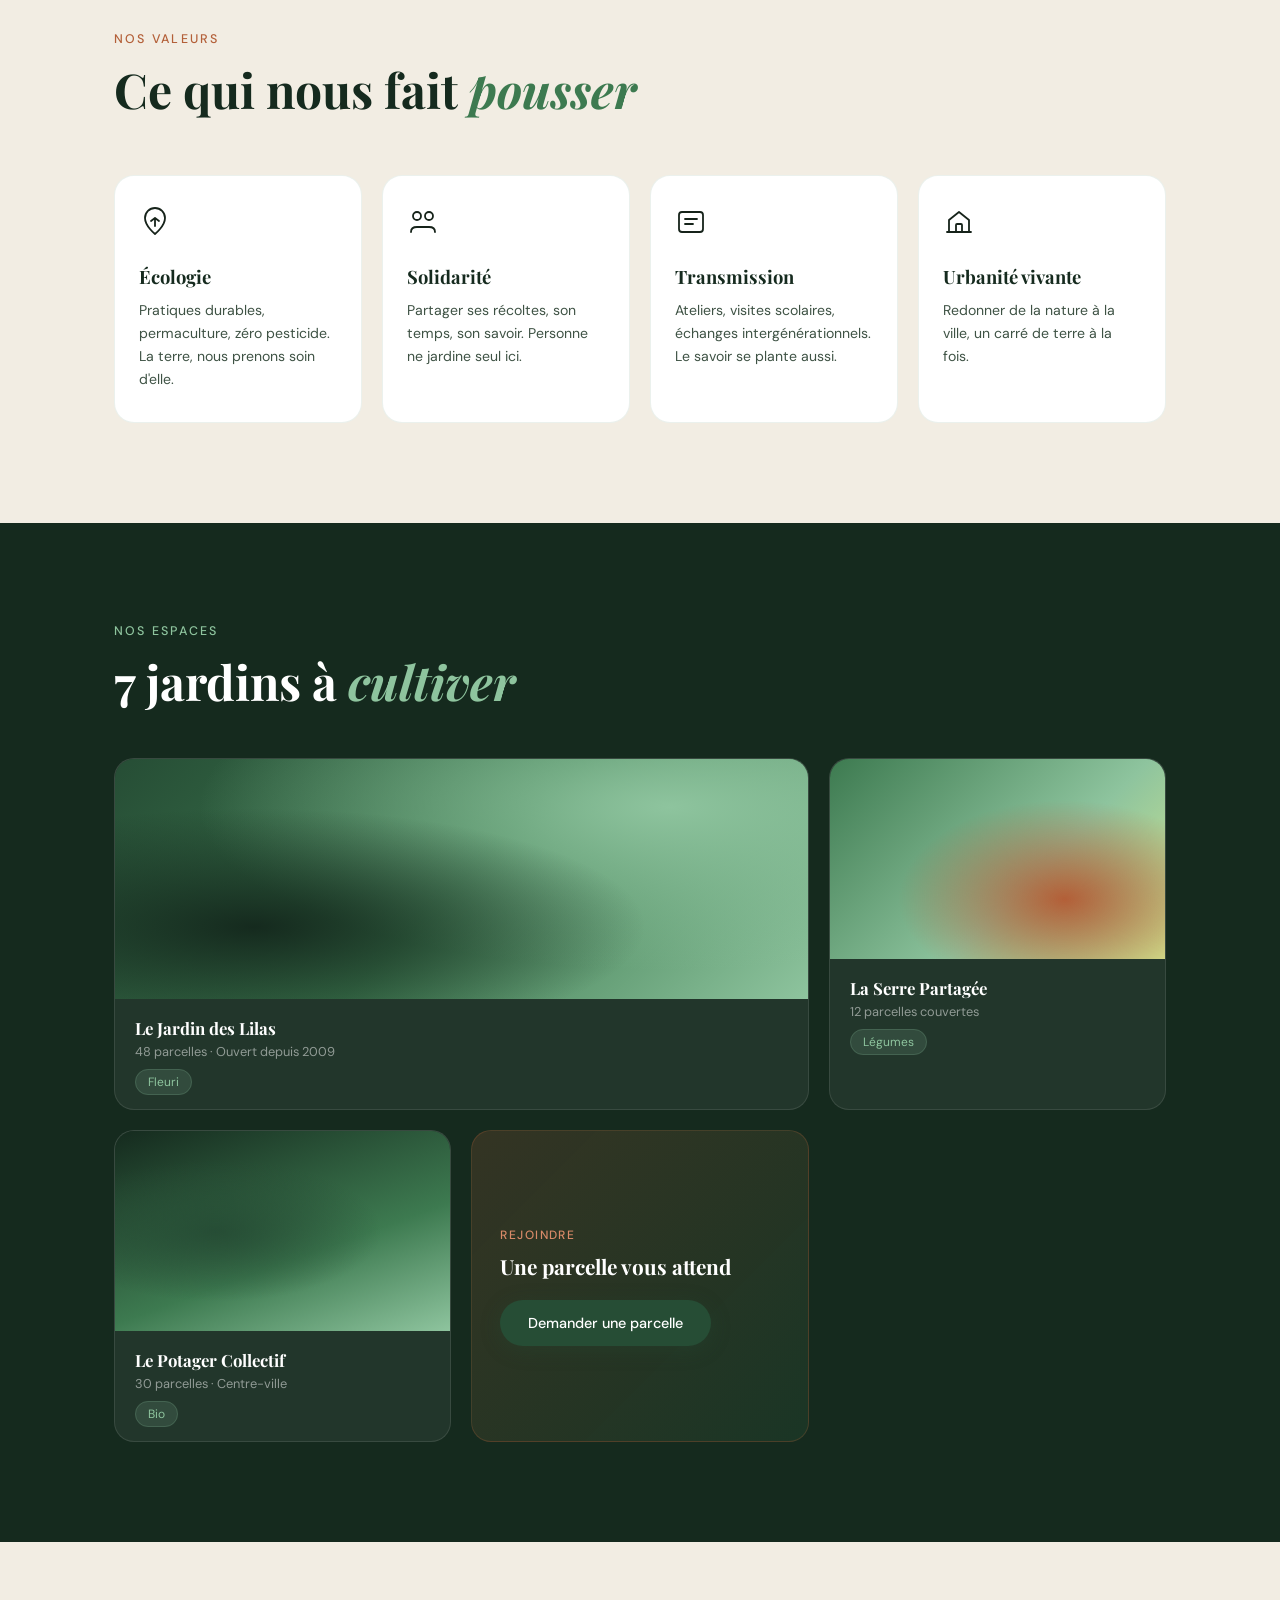
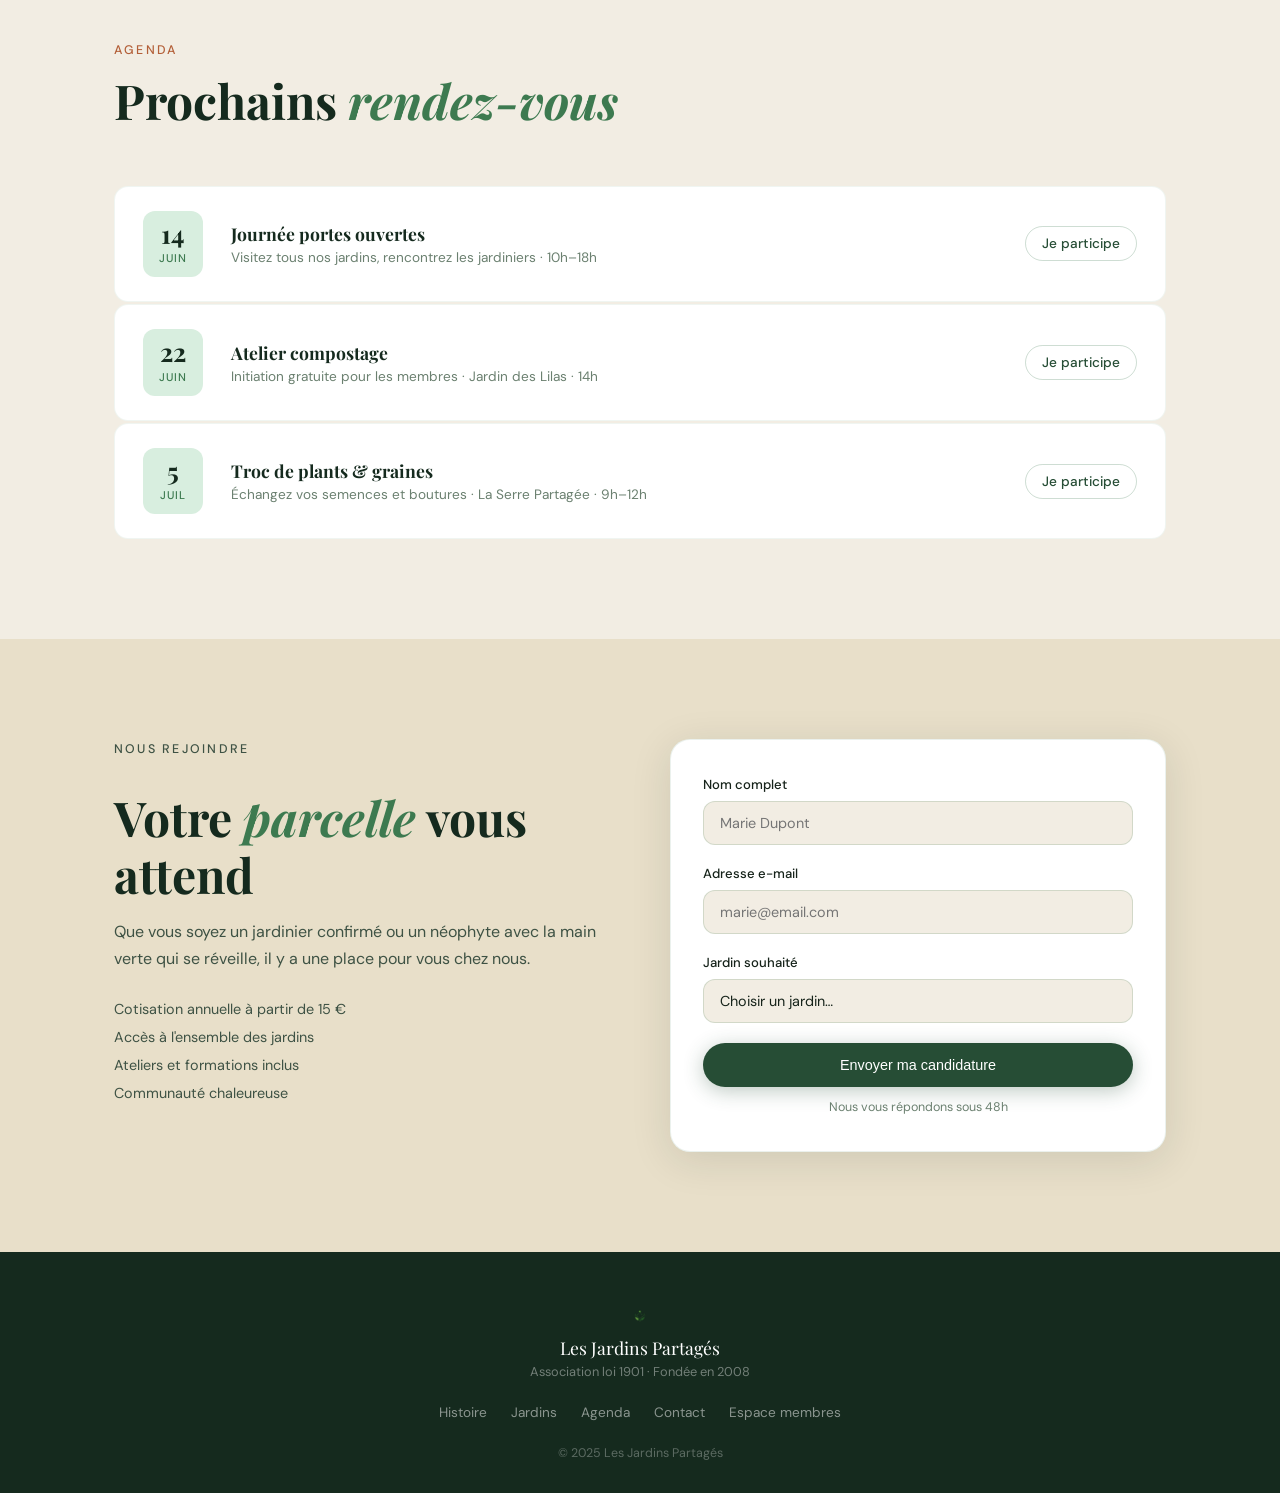
==== commit b5a83855: "Remove emojis and clean up HTML content" ====
--- a/index.html
+++ b/index.html
@@ -21,7 +21,7 @@
   <div class="navbar-wrap" id="navbar">
     <nav class="navbar">
       <a href="#" class="logo">
-        <span class="logo-icon" ><img src="/images/logof.png" alt="Logo"></span>
+        <span class="logo-icon"><img src="/images/logof.png" alt="Logo"></span>
         Les Jardins Partagés
       </a>
       <ul class="nav-links">
@@ -51,7 +51,7 @@
 
   <section class="hero" id="hero">
     <div class="hero-content">
-      <p class="hero-eyebrow reveal-up">🌿 Association loi 1901 · depuis 2008</p>
+      <p class="hero-eyebrow reveal-up">Association loi 1901 · depuis 2008</p>
       <h1 class="hero-title reveal-up delay-1">
         Cultiver la <em>terre</em>,<br>tisser des <em>liens</em>
       </h1>
@@ -67,7 +67,7 @@
     <div class="hero-visual">
       <div class="hero-card card-main">
         <div class="card-img card-img-1"></div>
-        <div class="card-badge">🌻 Jardin des Lilas — parcelle 12</div>
+        <div class="card-badge">Jardin des Lilas — parcelle 12</div>
       </div>
       <div class="hero-card card-secondary">
         <div class="card-img card-img-2"></div>
@@ -117,22 +117,42 @@
       </div>
       <div class="valeurs-grid">
         <div class="valeur-card">
-          <div class="valeur-icon">🌱</div>
+          <div class="valeur-icon">
+            <svg viewBox="0 0 32 32" fill="none" xmlns="http://www.w3.org/2000/svg" width="32" height="32">
+              <path d="M16 28C16 28 6 20 6 12a10 10 0 0 1 20 0c0 8-10 16-10 16z" stroke="currentColor" stroke-width="1.8" stroke-linejoin="round"/>
+              <path d="M16 12v8M12 15l4-3 4 3" stroke="currentColor" stroke-width="1.8" stroke-linecap="round" stroke-linejoin="round"/>
+            </svg>
+          </div>
           <h3>Écologie</h3>
           <p>Pratiques durables, permaculture, zéro pesticide. La terre, nous prenons soin d'elle.</p>
         </div>
         <div class="valeur-card">
-          <div class="valeur-icon">🤝</div>
+          <div class="valeur-icon">
+            <svg viewBox="0 0 32 32" fill="none" xmlns="http://www.w3.org/2000/svg" width="32" height="32">
+              <path d="M10 14a4 4 0 1 0 0-8 4 4 0 0 0 0 8zM22 14a4 4 0 1 0 0-8 4 4 0 0 0 0 8z" stroke="currentColor" stroke-width="1.8"/>
+              <path d="M4 26c0-3.314 2.686-5 6-5h12c3.314 0 6 1.686 6 5" stroke="currentColor" stroke-width="1.8" stroke-linecap="round"/>
+            </svg>
+          </div>
           <h3>Solidarité</h3>
           <p>Partager ses récoltes, son temps, son savoir. Personne ne jardine seul ici.</p>
         </div>
         <div class="valeur-card">
-          <div class="valeur-icon">📚</div>
+          <div class="valeur-icon">
+            <svg viewBox="0 0 32 32" fill="none" xmlns="http://www.w3.org/2000/svg" width="32" height="32">
+              <rect x="4" y="6" width="24" height="20" rx="3" stroke="currentColor" stroke-width="1.8"/>
+              <path d="M10 13h12M10 18h8" stroke="currentColor" stroke-width="1.8" stroke-linecap="round"/>
+            </svg>
+          </div>
           <h3>Transmission</h3>
           <p>Ateliers, visites scolaires, échanges intergénérationnels. Le savoir se plante aussi.</p>
         </div>
         <div class="valeur-card">
-          <div class="valeur-icon">🏙️</div>
+          <div class="valeur-icon">
+            <svg viewBox="0 0 32 32" fill="none" xmlns="http://www.w3.org/2000/svg" width="32" height="32">
+              <path d="M4 26h24M6 26V14l10-8 10 8v12" stroke="currentColor" stroke-width="1.8" stroke-linecap="round" stroke-linejoin="round"/>
+              <rect x="13" y="18" width="6" height="8" rx="1" stroke="currentColor" stroke-width="1.8"/>
+            </svg>
+          </div>
           <h3>Urbanité vivante</h3>
           <p>Redonner de la nature à la ville, un carré de terre à la fois.</p>
         </div>
@@ -152,7 +172,7 @@
           <div class="jardin-info">
             <h3>Le Jardin des Lilas</h3>
             <p>48 parcelles · Ouvert depuis 2009</p>
-            <span class="jardin-tag">🌺 Fleuri</span>
+            <span class="jardin-tag">Fleuri</span>
           </div>
         </div>
         <div class="jardin-card">
@@ -160,7 +180,7 @@
           <div class="jardin-info">
             <h3>La Serre Partagée</h3>
             <p>12 parcelles couvertes</p>
-            <span class="jardin-tag">🍅 Légumes</span>
+            <span class="jardin-tag">Légumes</span>
           </div>
         </div>
         <div class="jardin-card">
@@ -168,7 +188,7 @@
           <div class="jardin-info">
             <h3>Le Potager Collectif</h3>
             <p>30 parcelles · Centre-ville</p>
-            <span class="jardin-tag">🌿 Bio</span>
+            <span class="jardin-tag">Bio</span>
           </div>
         </div>
         <div class="jardin-card jardin-cta-card">
@@ -193,7 +213,7 @@
             <h3>Journée portes ouvertes</h3>
             <p>Visitez tous nos jardins, rencontrez les jardiniers · 10h–18h</p>
           </div>
-          <a href="#" class="event-link">Je participe →</a>
+          <a href="#" class="event-link">Je participe</a>
         </div>
         <div class="event-item">
           <div class="event-date"><strong>22</strong><span>Juin</span></div>
@@ -201,15 +221,15 @@
             <h3>Atelier compostage</h3>
             <p>Initiation gratuite pour les membres · Jardin des Lilas · 14h</p>
           </div>
-          <a href="#" class="event-link">Je participe →</a>
+          <a href="#" class="event-link">Je participe</a>
         </div>
         <div class="event-item">
           <div class="event-date"><strong>5</strong><span>Juil</span></div>
           <div class="event-info">
-            <h3>Troc de plants & graines</h3>
+            <h3>Troc de plants &amp; graines</h3>
             <p>Échangez vos semences et boutures · La Serre Partagée · 9h–12h</p>
           </div>
-          <a href="#" class="event-link">Je participe →</a>
+          <a href="#" class="event-link">Je participe</a>
         </div>
       </div>
     </div>
@@ -223,10 +243,10 @@
           <h2>Votre <em>parcelle</em> vous attend</h2>
           <p>Que vous soyez un jardinier confirmé ou un néophyte avec la main verte qui se réveille, il y a une place pour vous chez nous.</p>
           <ul class="contact-perks">
-            <li>🌻 Cotisation annuelle à partir de 15 €</li>
-            <li>🌱 Accès à l'ensemble des jardins</li>
-            <li>📖 Ateliers et formations inclus</li>
-            <li>🤝 Communauté chaleureuse</li>
+            <li>Cotisation annuelle à partir de 15 €</li>
+            <li>Accès à l'ensemble des jardins</li>
+            <li>Ateliers et formations inclus</li>
+            <li>Communauté chaleureuse</li>
           </ul>
         </div>
         <div class="contact-form">
@@ -248,8 +268,8 @@
               <option>Peu importe, je découvre</option>
             </select>
           </div>
-          <button class="btn-primary btn-full" type="button">Envoyer ma candidature 🌱</button>
-          <p class="form-note">Nous vous répondons sous 48h · Pas de spam 🌿</p>
+          <button class="btn-primary btn-full" type="button">Envoyer ma candidature</button>
+          <p class="form-note">Nous vous répondons sous 48h</p>
         </div>
       </div>
     </div>
@@ -259,7 +279,7 @@
     <div class="container">
       <div class="footer-inner">
         <div class="footer-brand">
-          <span class="logo-icon">🌱</span>
+          <span class="logo-icon"><img src="/images/logof.png" alt="Logo" style="height:32px;width:auto;"></span>
           Les Jardins Partagés
           <p>Association loi 1901 · Fondée en 2008</p>
         </div>
@@ -270,11 +290,13 @@
           <a href="#contact">Contact</a>
           <a href="admin.html">Espace membres</a>
         </nav>
-        <p class="footer-copy">© 2025 Les Jardins Partagés · Fait avec 🌿 et beaucoup de terre</p>
+        <p class="footer-copy">© 2025 Les Jardins Partagés</p>
       </div>
     </div>
   </footer>
 
   <script src="script.js"></script>
 </body>
-</html>+</html>
+</body>
+</html>
